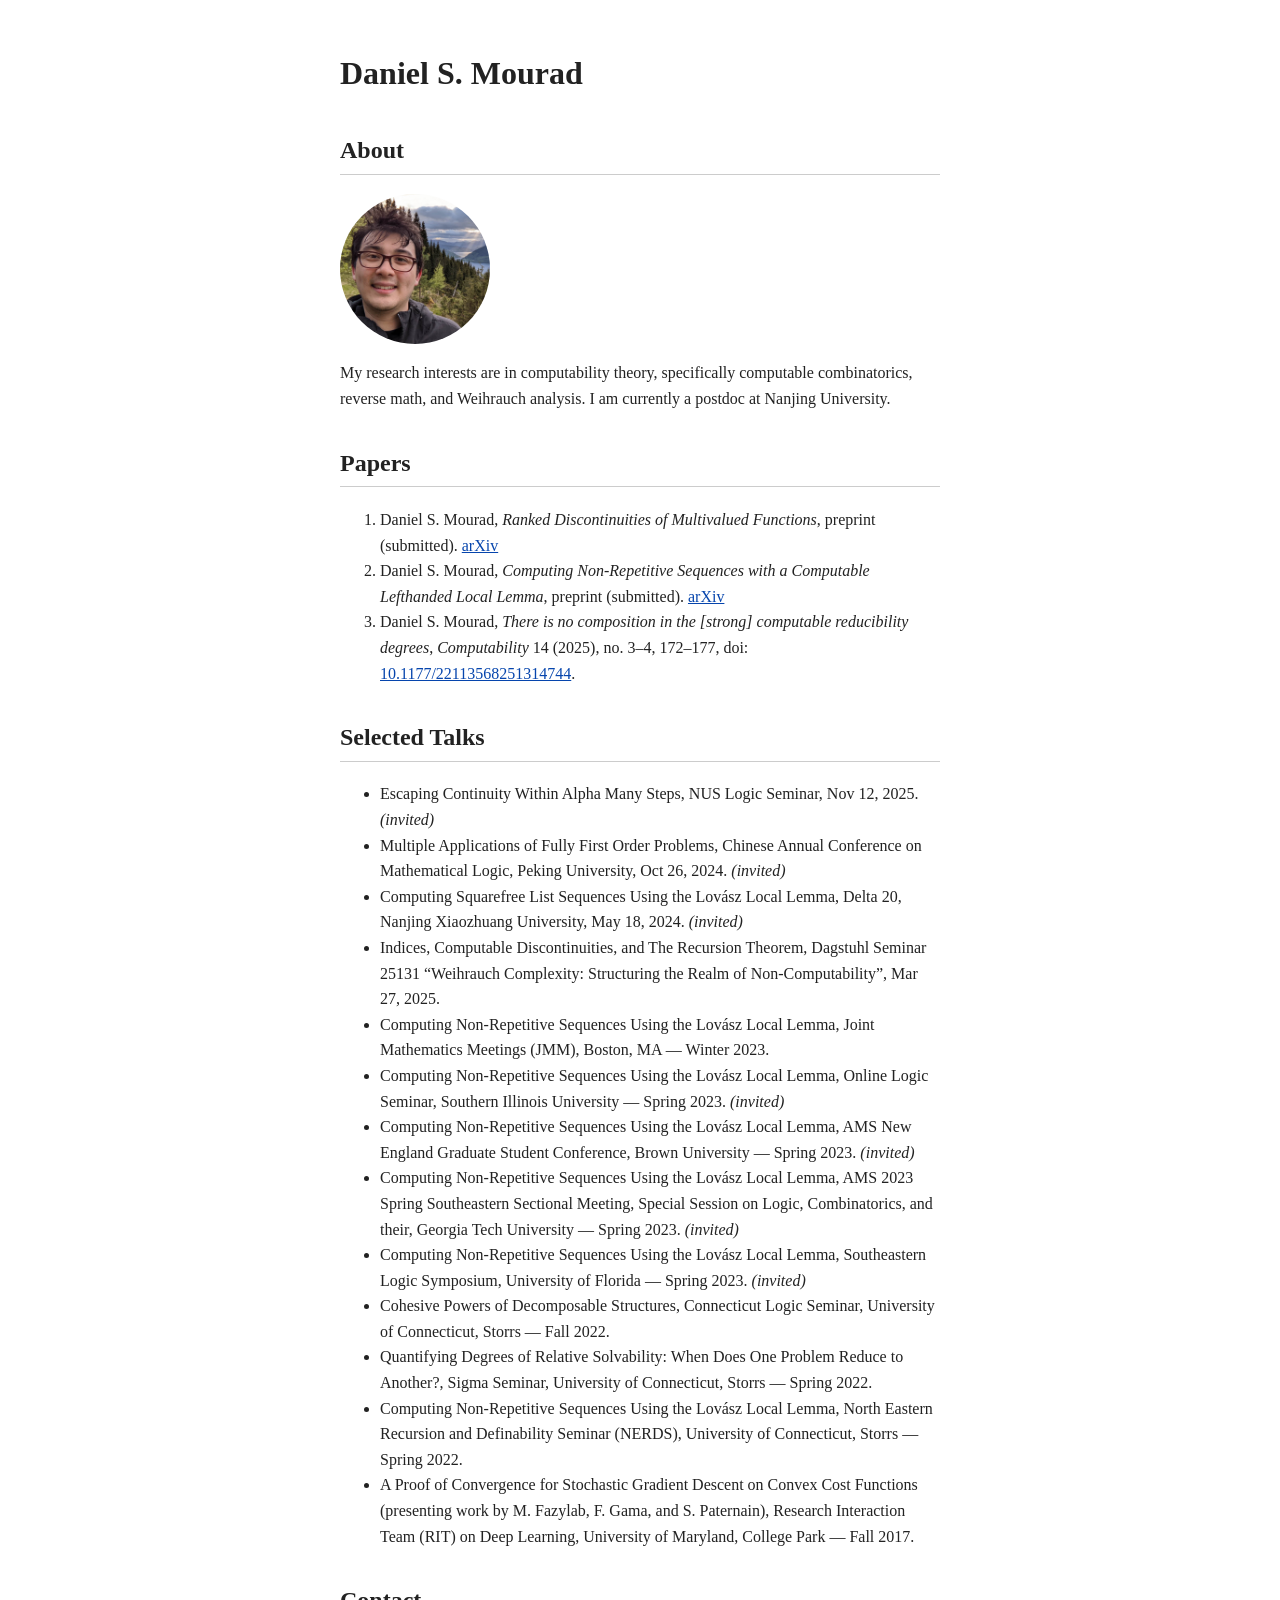
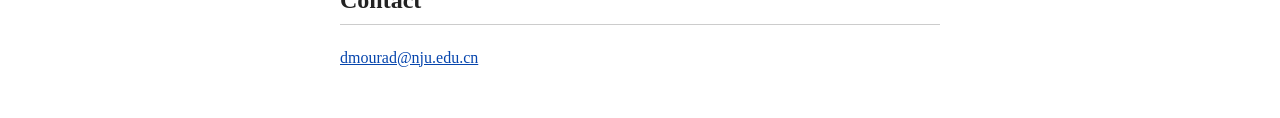
==== docs/index.html @ 4138de7b "Add files via upload" ====
<!DOCTYPE html>
<html lang="en">
<head>
  <meta charset="UTF-8" />
  <meta name="viewport" content="width=device-width, initial-scale=1.0" />
  <title>Daniel S. Mourad</title>
  <link rel="stylesheet" href="style.css" />
</head>
<body>
  <h1>Daniel S. Mourad</h1>


  <h2>About</h2>
  <img class="portrait" src="39c95712b41a38e69ea1cb70c62aba3c.jpg" alt="Daniel S. Mourad" />
  <p>My research interests are in computability theory, specifically computable combinatorics, reverse math, and Weihrauch analysis. I am currently a postdoc at Nanjing University.</p>

  <h2>Papers</h2>
  <ol>
    <li>Daniel S. Mourad, <em>Ranked Discontinuities of Multivalued Functions</em>, preprint (submitted). <a href="https://arxiv.org/abs/2607.08909">arXiv</a></li>
    <li>Daniel S. Mourad, <em>Computing Non-Repetitive Sequences with a Computable Lefthanded Local Lemma</em>, preprint (submitted). <a href="https://arxiv.org/abs/2406.10564">arXiv</a></li>
    <li>Daniel S. Mourad, <em>There is no composition in the [strong] computable reducibility degrees</em>, <em>Computability</em> 14 (2025), no. 3–4, 172–177, doi: <a href="https://journals.sagepub.com/doi/10.1177/22113568251314744">10.1177/22113568251314744</a>.</li>
  </ol>

  <h2>Selected Talks</h2>
  <ul>
    <li>Escaping Continuity Within Alpha Many Steps, NUS Logic Seminar, Nov 12, 2025. <em>(invited)</em></li>
    <li>Multiple Applications of Fully First Order Problems, Chinese Annual Conference on Mathematical Logic, Peking University, Oct 26, 2024. <em>(invited)</em></li>
    <li>Computing Squarefree List Sequences Using the Lovász Local Lemma, Delta 20, Nanjing Xiaozhuang University, May 18, 2024. <em>(invited)</em></li>
    <li>Indices, Computable Discontinuities, and The Recursion Theorem, Dagstuhl Seminar 25131 “Weihrauch Complexity: Structuring the Realm of Non-Computability”, Mar 27, 2025.</li>
    <li>Computing Non-Repetitive Sequences Using the Lovász Local Lemma, Joint Mathematics Meetings (JMM), Boston, MA — Winter 2023.</li>
    <li>Computing Non-Repetitive Sequences Using the Lovász Local Lemma, Online Logic Seminar, Southern Illinois University — Spring 2023. <em>(invited)</em></li>
    <li>Computing Non-Repetitive Sequences Using the Lovász Local Lemma, AMS New England Graduate Student Conference, Brown University — Spring 2023. <em>(invited)</em></li>
    <li>Computing Non-Repetitive Sequences Using the Lovász Local Lemma, AMS 2023 Spring Southeastern Sectional Meeting, Special Session on Logic, Combinatorics, and their, Georgia Tech University — Spring 2023. <em>(invited)</em></li>
    <li>Computing Non-Repetitive Sequences Using the Lovász Local Lemma, Southeastern Logic Symposium, University of Florida — Spring 2023. <em>(invited)</em></li>
    <li>Cohesive Powers of Decomposable Structures, Connecticut Logic Seminar, University of Connecticut, Storrs — Fall 2022.</li>
    <li>Quantifying Degrees of Relative Solvability: When Does One Problem Reduce to Another?, Sigma Seminar, University of Connecticut, Storrs — Spring 2022.</li>
    <li>Computing Non-Repetitive Sequences Using the Lovász Local Lemma, North Eastern Recursion and Definability Seminar (NERDS), University of Connecticut, Storrs — Spring 2022.</li>
    <li>A Proof of Convergence for Stochastic Gradient Descent on Convex Cost Functions (presenting work by M. Fazylab, F. Gama, and S. Paternain), Research Interaction Team (RIT) on Deep Learning, University of Maryland, College Park — Fall 2017.</li>
  </ul>

  <h2>Contact</h2>
  <p><a href="mailto:dmourad@nju.edu.cn">dmourad@nju.edu.cn</a></p>
</body>
</html>
---- docs/style.css ----
body {
  max-width: 600px;
  margin: 3rem auto;
  padding: 0 1.5rem;
  font-family: Georgia, serif;
  color: #222;
  line-height: 1.6;
}

h1 {
  margin-bottom: 0.2rem;
}

.sub {
  color: #666;
  margin-top: 0;
}

h2 {
  margin-top: 2rem;
  border-bottom: 1px solid #ccc;
  padding-bottom: 0.25rem;
}

.portrait {
  display: block;
  width: 150px;
  height: 150px;
  object-fit: cover;
  border-radius: 50%;
  margin: 1rem 0;
}

a {
  color: #0645ad;
}
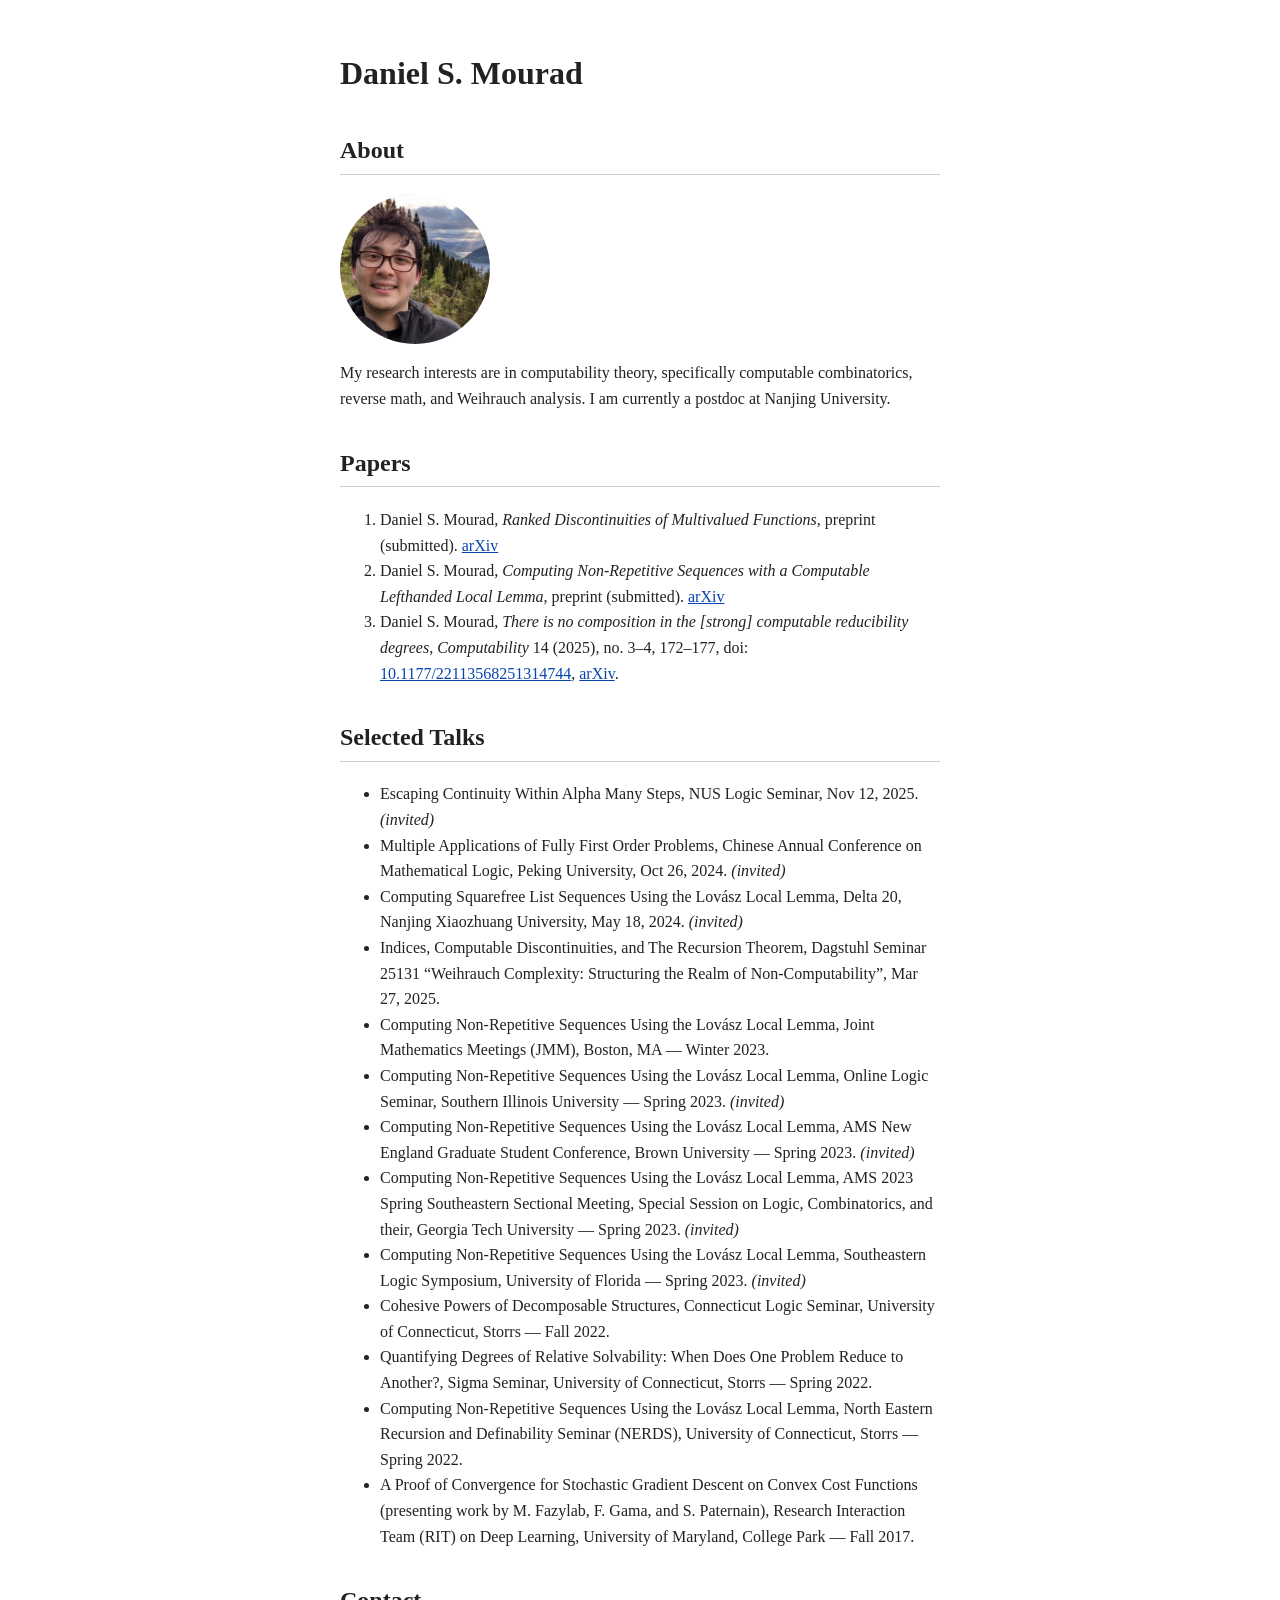
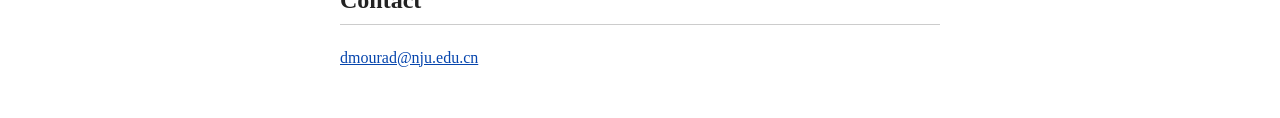
==== commit f256df77: "added arxiv link" ====
--- a/docs/index.html
+++ b/docs/index.html
@@ -18,7 +18,7 @@
   <ol>
     <li>Daniel S. Mourad, <em>Ranked Discontinuities of Multivalued Functions</em>, preprint (submitted). <a href="https://arxiv.org/abs/2607.08909">arXiv</a></li>
     <li>Daniel S. Mourad, <em>Computing Non-Repetitive Sequences with a Computable Lefthanded Local Lemma</em>, preprint (submitted). <a href="https://arxiv.org/abs/2406.10564">arXiv</a></li>
-    <li>Daniel S. Mourad, <em>There is no composition in the [strong] computable reducibility degrees</em>, <em>Computability</em> 14 (2025), no. 3–4, 172–177, doi: <a href="https://journals.sagepub.com/doi/10.1177/22113568251314744">10.1177/22113568251314744</a>.</li>
+    <li>Daniel S. Mourad, <em>There is no composition in the [strong] computable reducibility degrees</em>, <em>Computability</em> 14 (2025), no. 3–4, 172–177, doi: <a href="https://journals.sagepub.com/doi/10.1177/22113568251314744">10.1177/22113568251314744</a>, <a href="https://arxiv.org/abs/2405.15281">arXiv</a>.</li>
   </ol>
 
   <h2>Selected Talks</h2>
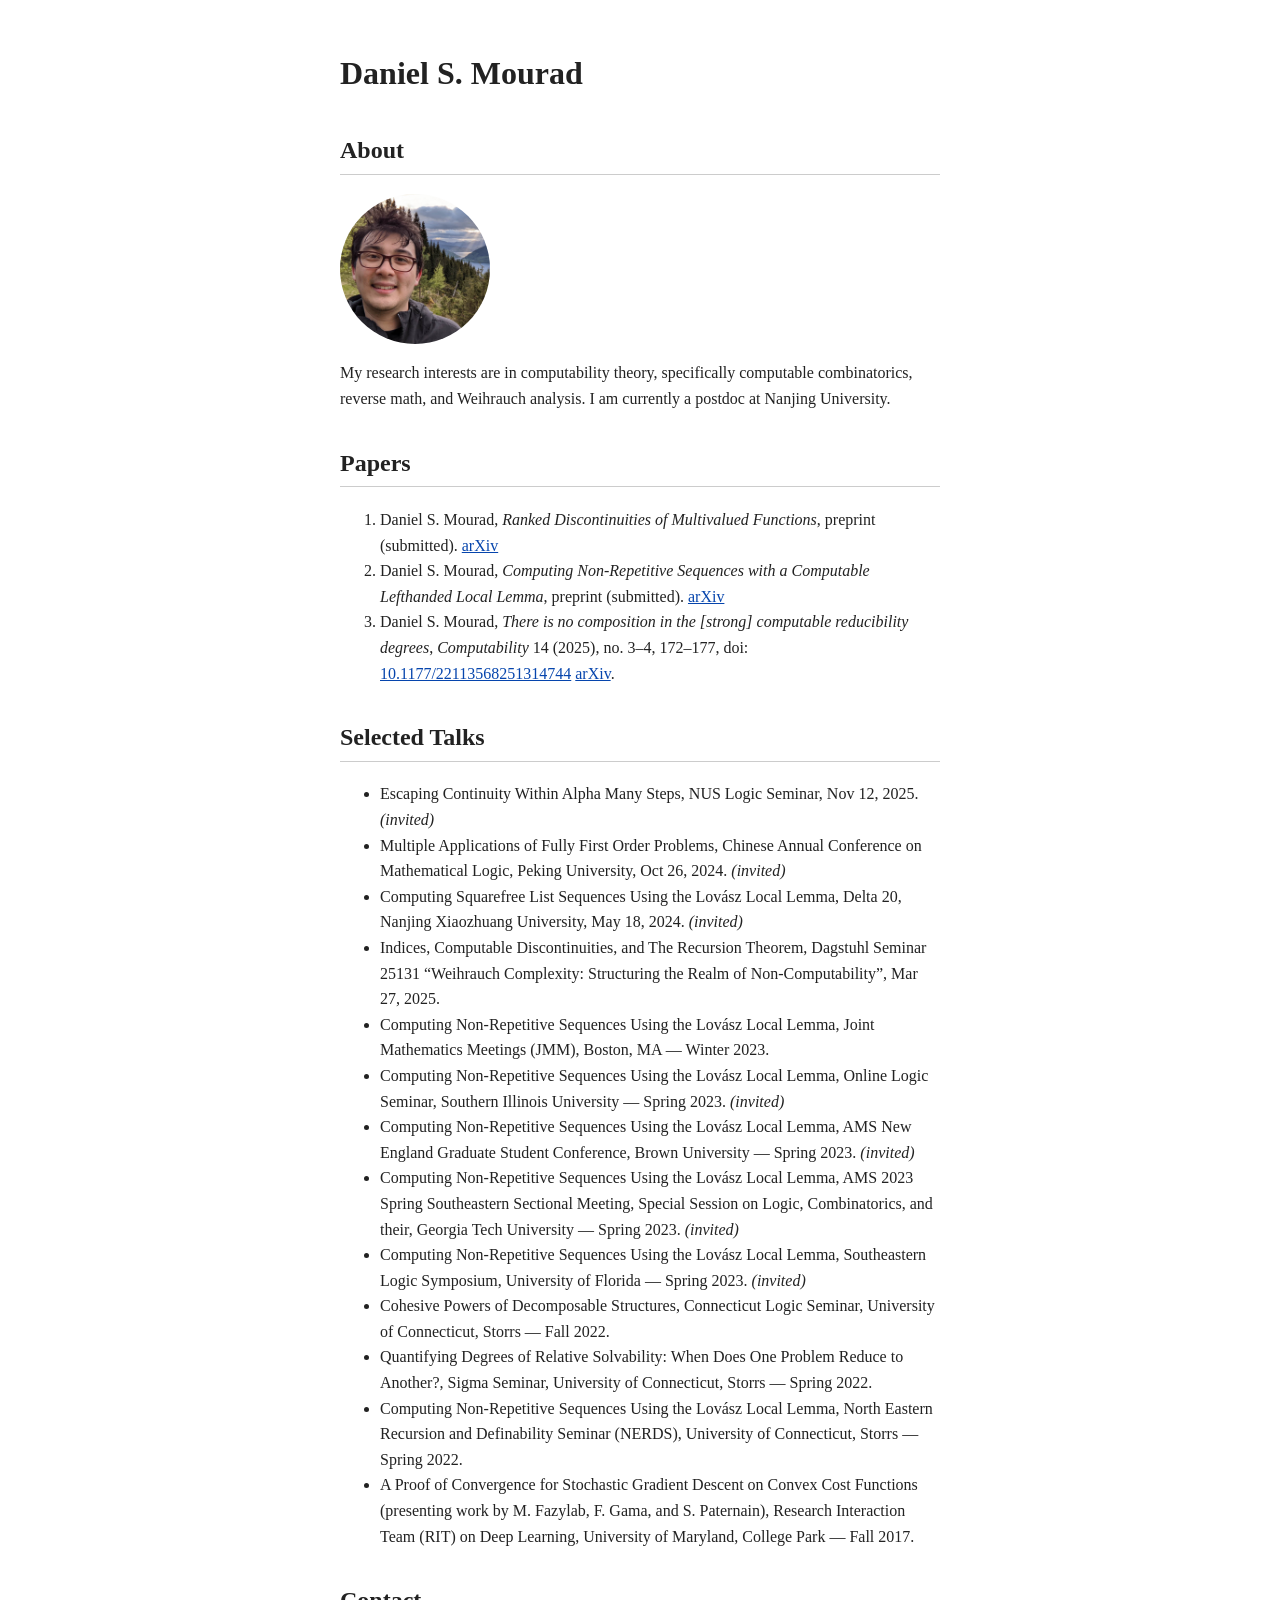
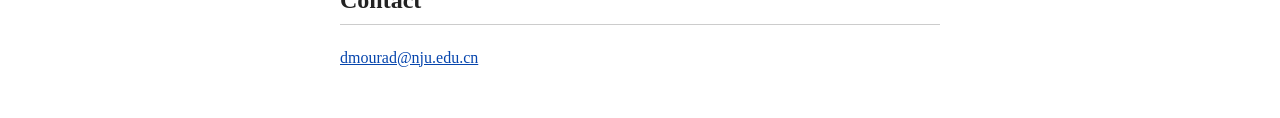
==== commit 5fd11a54: "removed comma" ====
--- a/docs/index.html
+++ b/docs/index.html
@@ -18,7 +18,7 @@
   <ol>
     <li>Daniel S. Mourad, <em>Ranked Discontinuities of Multivalued Functions</em>, preprint (submitted). <a href="https://arxiv.org/abs/2607.08909">arXiv</a></li>
     <li>Daniel S. Mourad, <em>Computing Non-Repetitive Sequences with a Computable Lefthanded Local Lemma</em>, preprint (submitted). <a href="https://arxiv.org/abs/2406.10564">arXiv</a></li>
-    <li>Daniel S. Mourad, <em>There is no composition in the [strong] computable reducibility degrees</em>, <em>Computability</em> 14 (2025), no. 3–4, 172–177, doi: <a href="https://journals.sagepub.com/doi/10.1177/22113568251314744">10.1177/22113568251314744</a>, <a href="https://arxiv.org/abs/2405.15281">arXiv</a>.</li>
+    <li>Daniel S. Mourad, <em>There is no composition in the [strong] computable reducibility degrees</em>, <em>Computability</em> 14 (2025), no. 3–4, 172–177, doi: <a href="https://journals.sagepub.com/doi/10.1177/22113568251314744">10.1177/22113568251314744</a> <a href="https://arxiv.org/abs/2405.15281">arXiv</a>.</li>
   </ol>
 
   <h2>Selected Talks</h2>
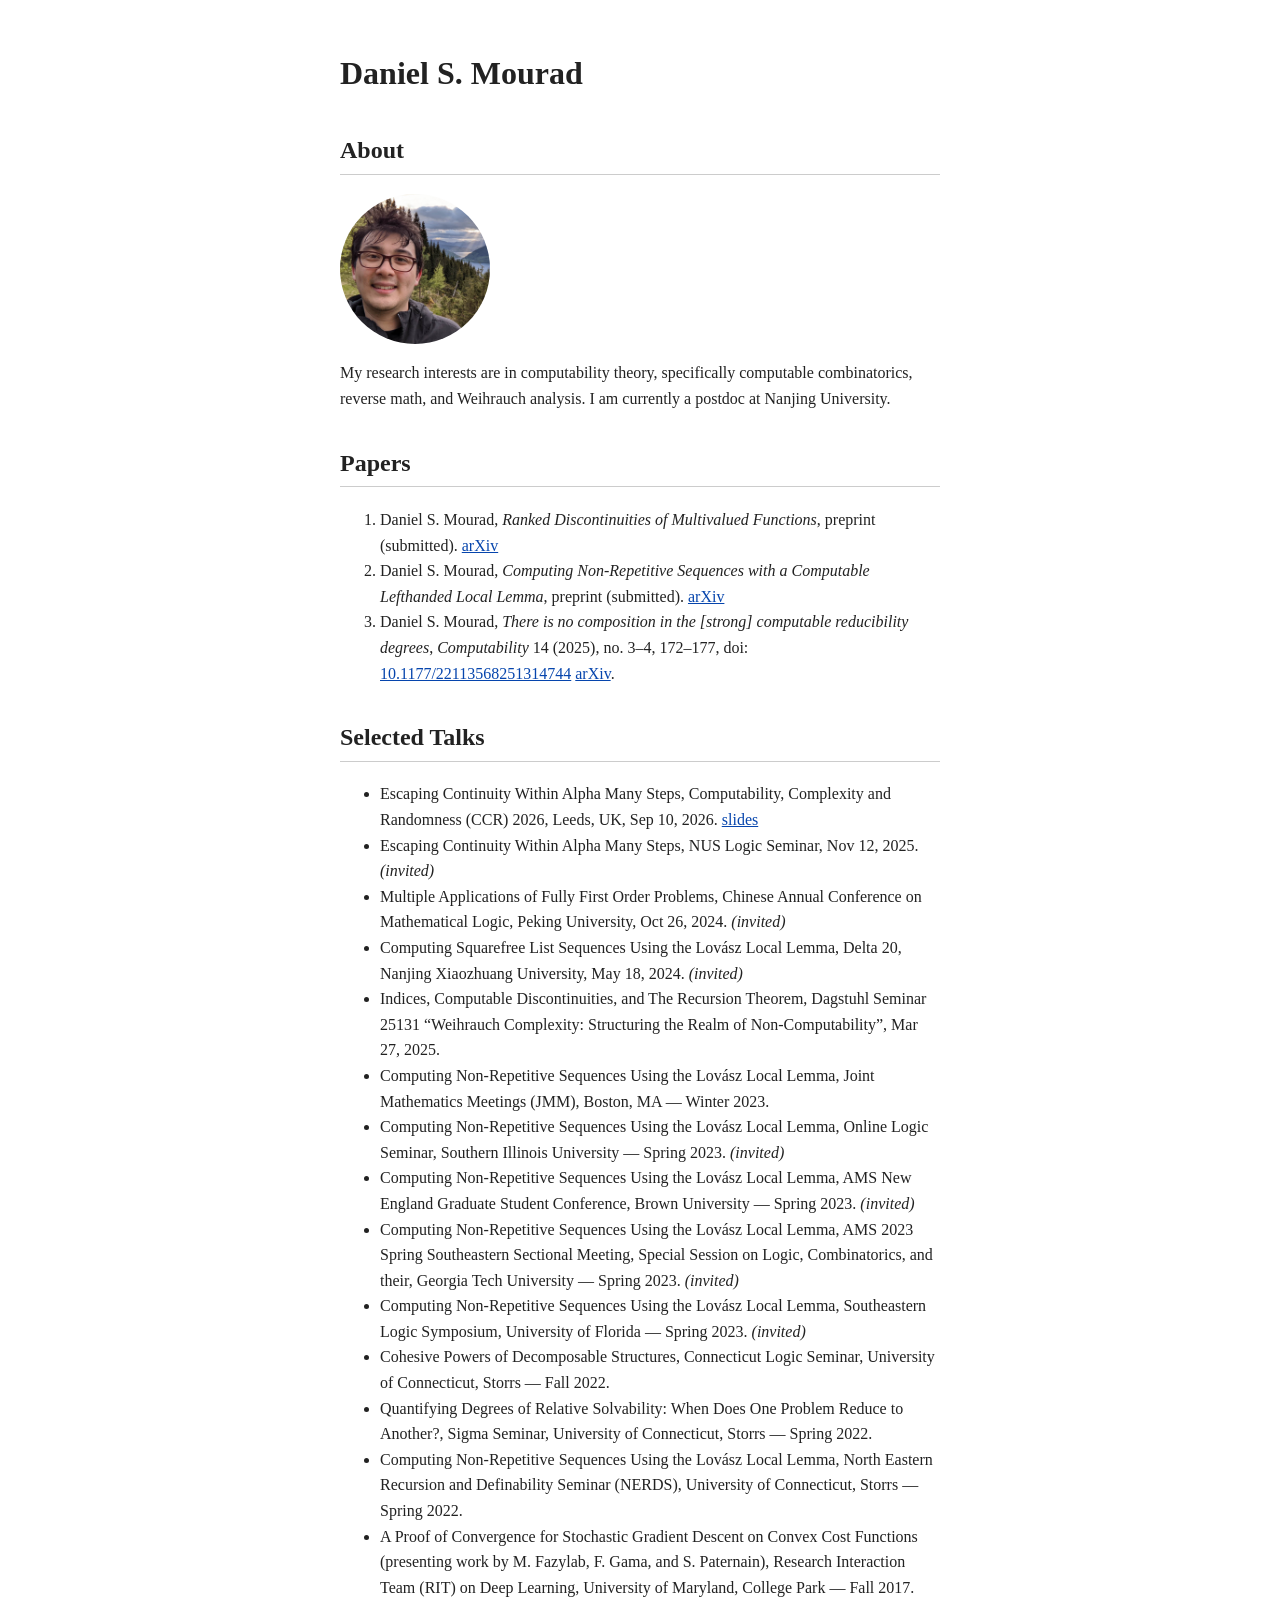
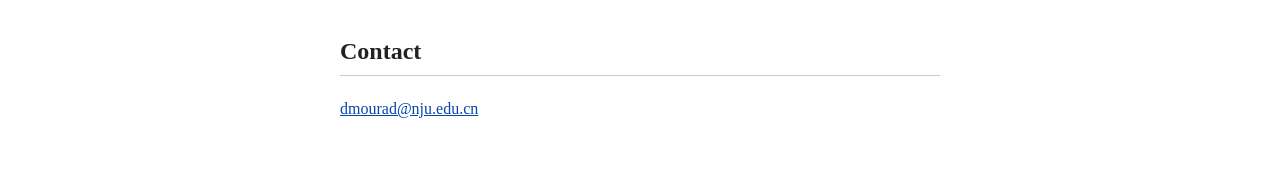
==== commit 5486f57b: "Add talk details for "Escaping Continuity Within Alpha Many Steps" to index.html" ====
--- a/docs/index.html
+++ b/docs/index.html
@@ -23,6 +23,7 @@
 
   <h2>Selected Talks</h2>
   <ul>
+    <li>Escaping Continuity Within Alpha Many Steps, Computability, Complexity and Randomness (CCR) 2026, Leeds, UK, Sep 10, 2026. <a href="CCR2026.pdf">slides</a></li>
     <li>Escaping Continuity Within Alpha Many Steps, NUS Logic Seminar, Nov 12, 2025. <em>(invited)</em></li>
     <li>Multiple Applications of Fully First Order Problems, Chinese Annual Conference on Mathematical Logic, Peking University, Oct 26, 2024. <em>(invited)</em></li>
     <li>Computing Squarefree List Sequences Using the Lovász Local Lemma, Delta 20, Nanjing Xiaozhuang University, May 18, 2024. <em>(invited)</em></li>
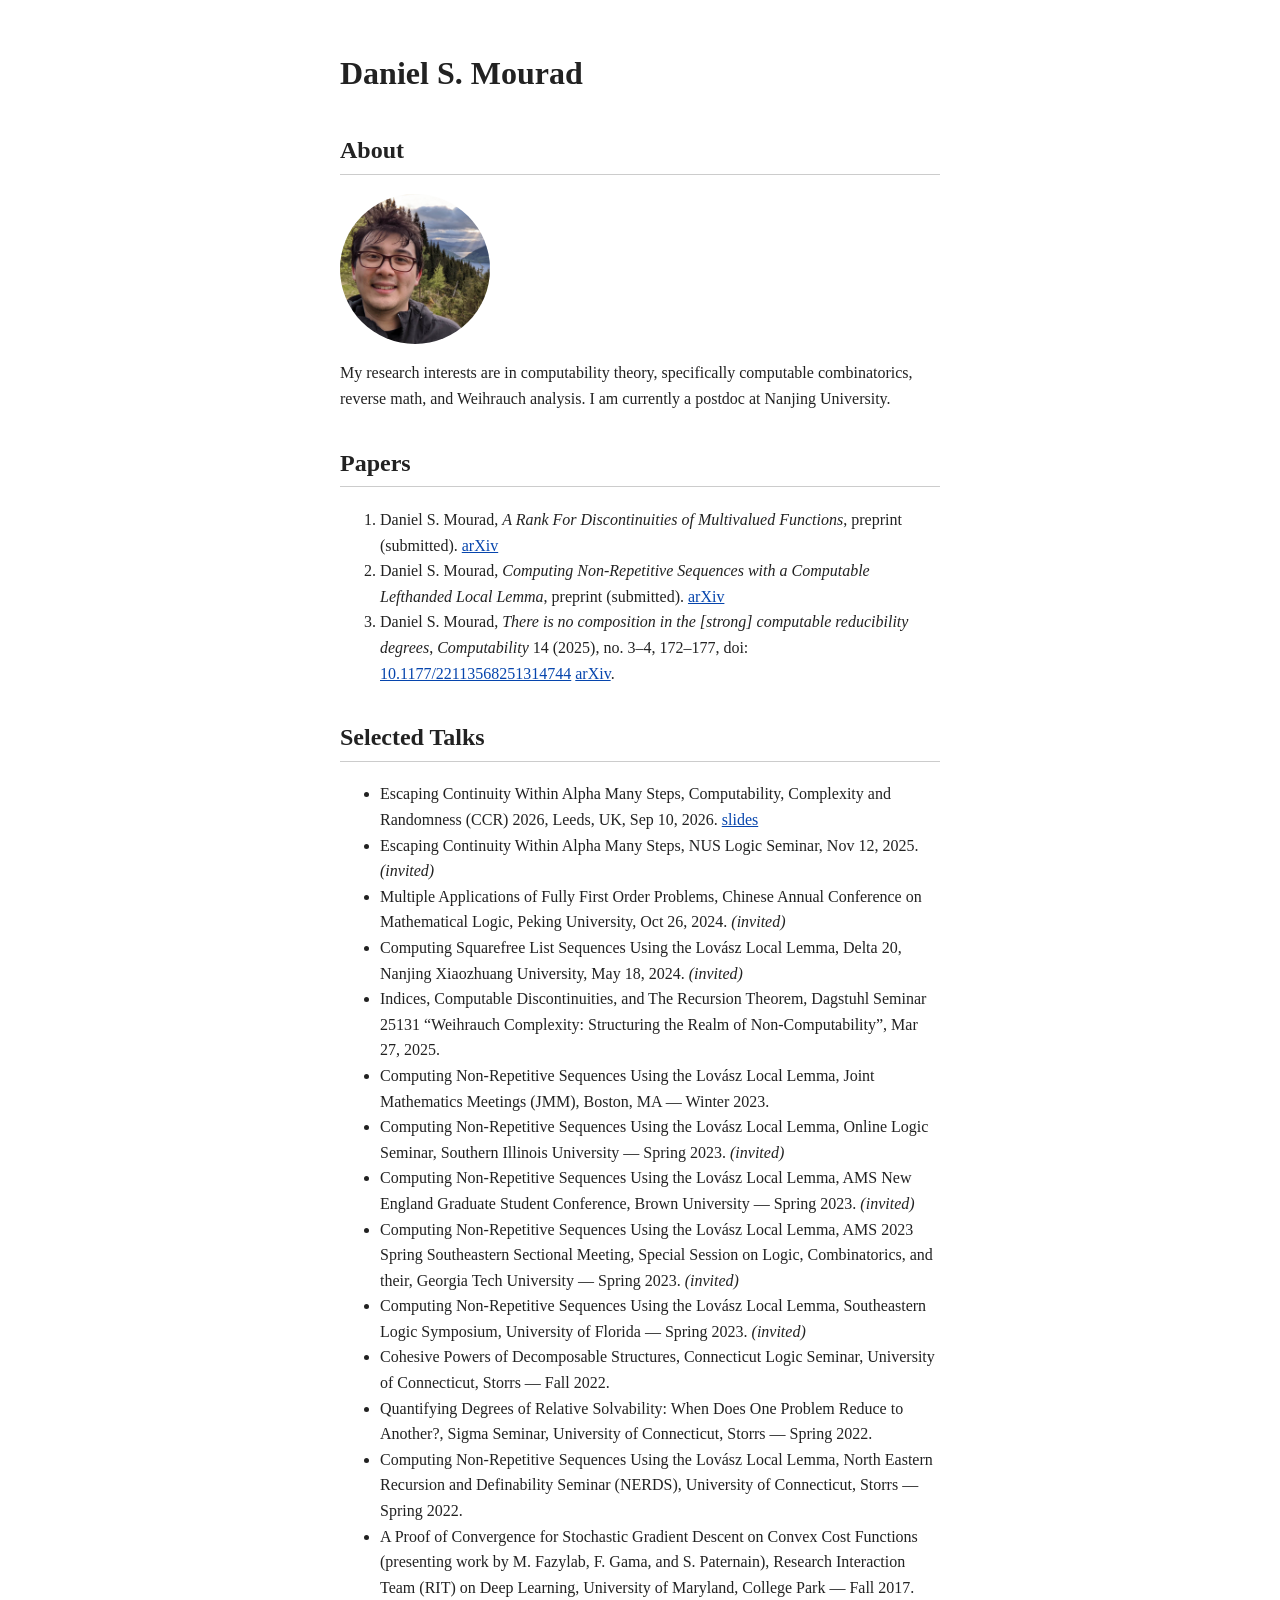
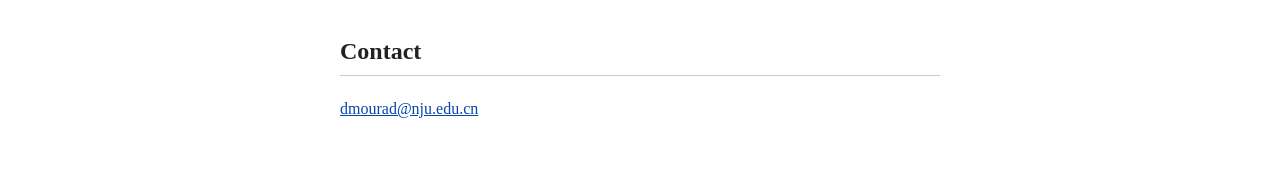
==== commit 3f2d167a: "updated paper title" ====
--- a/docs/index.html
+++ b/docs/index.html
@@ -16,7 +16,7 @@
 
   <h2>Papers</h2>
   <ol>
-    <li>Daniel S. Mourad, <em>Ranked Discontinuities of Multivalued Functions</em>, preprint (submitted). <a href="https://arxiv.org/abs/2607.08909">arXiv</a></li>
+    <li>Daniel S. Mourad, <em>A Rank For Discontinuities of Multivalued Functions</em>, preprint (submitted). <a href="https://arxiv.org/abs/2607.08909">arXiv</a></li>
     <li>Daniel S. Mourad, <em>Computing Non-Repetitive Sequences with a Computable Lefthanded Local Lemma</em>, preprint (submitted). <a href="https://arxiv.org/abs/2406.10564">arXiv</a></li>
     <li>Daniel S. Mourad, <em>There is no composition in the [strong] computable reducibility degrees</em>, <em>Computability</em> 14 (2025), no. 3–4, 172–177, doi: <a href="https://journals.sagepub.com/doi/10.1177/22113568251314744">10.1177/22113568251314744</a> <a href="https://arxiv.org/abs/2405.15281">arXiv</a>.</li>
   </ol>
